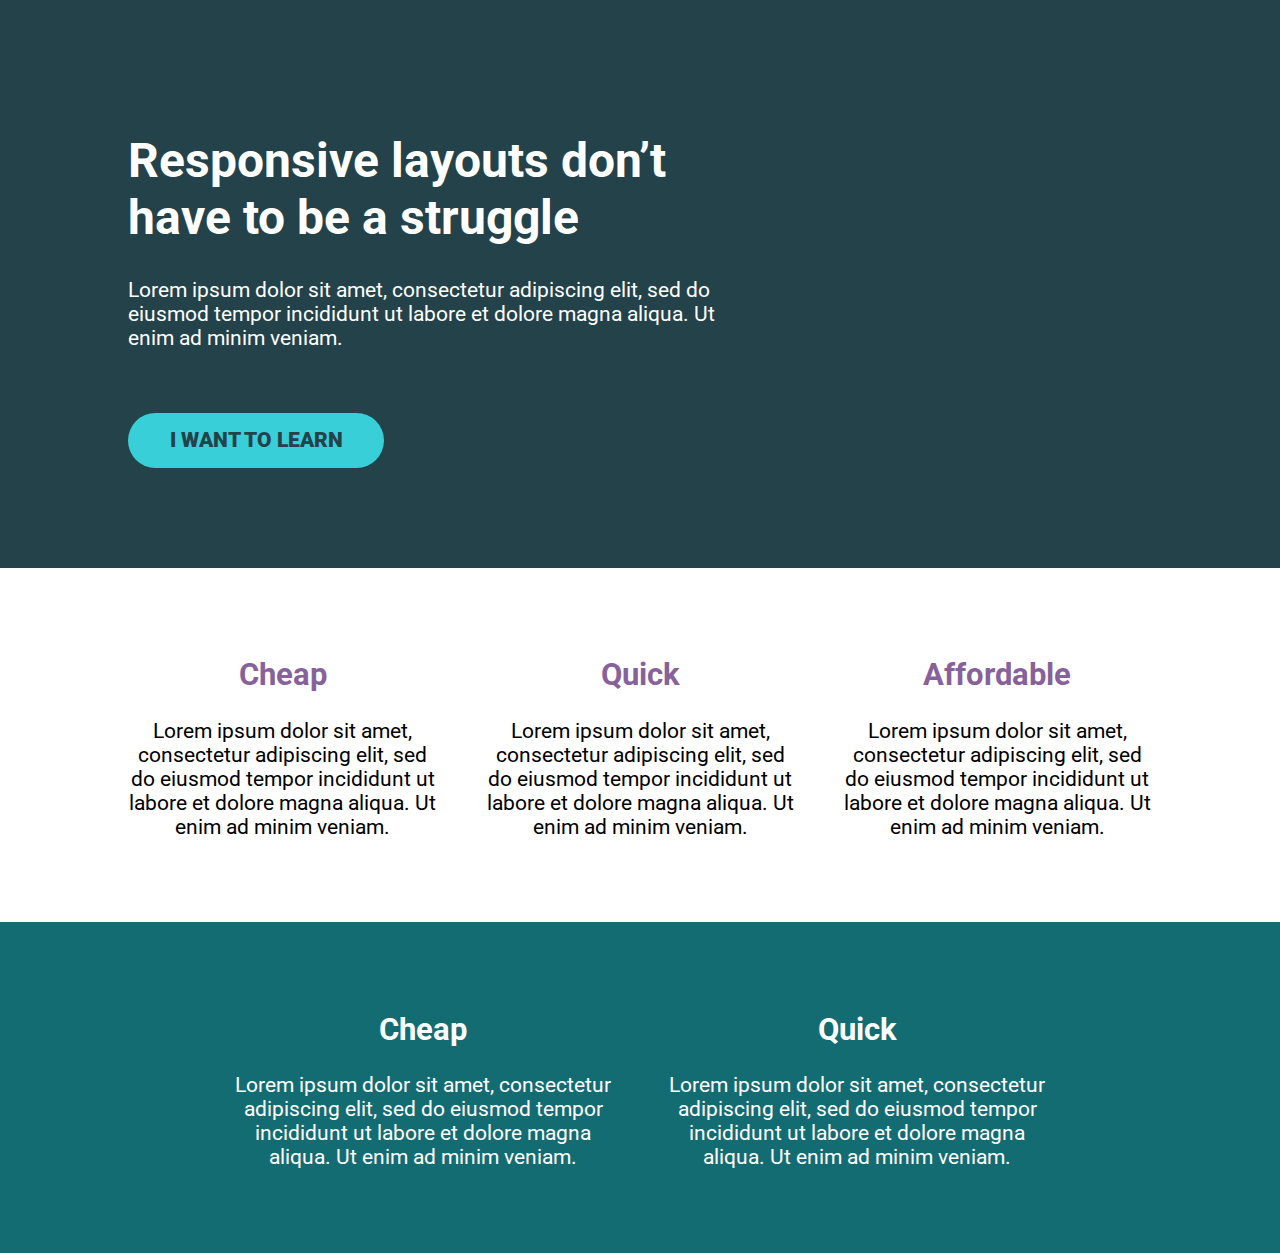
==== challenge-4/index.html @ 30fa2e5b "Challenge-4 (Flexbox) working solution." ====
<!DOCTYPE html>
<html lang="en">
    <head>
        <meta charset="UTF-8" />
        <meta name="viewport" content="width=device-width, initial-scale=1.0" />
        <title>Challenge time!</title>
        <link
            href="https://fonts.googleapis.com/css2?family=Roboto:wght@400;900&display=swap"
            rel="stylesheet"
        />
        <link rel="stylesheet" href="style.css" />
    </head>
    <body>
        <div class="hero">
            <div class="container">
                <div class="hero__text">
                    <h1>Responsive layouts don’t have to be a struggle</h1>
                    <p>
                        Lorem ipsum dolor sit amet, consectetur adipiscing elit,
                        sed do eiusmod tempor incididunt ut labore et dolore
                        magna aliqua. Ut enim ad minim veniam.
                    </p>
                    <a href="#" class="btn">I want to learn</a>
                </div>
            </div>
        </div>
        <div class="top-container">
            <div class="row">
                <div class="col">
                    <h2>Cheap</h2>
                    <p>
                        Lorem ipsum dolor sit amet, consectetur adipiscing elit,
                        sed do eiusmod tempor incididunt ut labore et dolore
                        magna aliqua. Ut enim ad minim veniam.
                    </p>
                </div>
                <div class="col">
                    <h2>Quick</h2>
                    <p>
                        Lorem ipsum dolor sit amet, consectetur adipiscing elit,
                        sed do eiusmod tempor incididunt ut labore et dolore
                        magna aliqua. Ut enim ad minim veniam.
                    </p>
                </div>
                <div class="col">
                    <h2>Affordable</h2>
                    <p>
                        Lorem ipsum dolor sit amet, consectetur adipiscing elit,
                        sed do eiusmod tempor incididunt ut labore et dolore
                        magna aliqua. Ut enim ad minim veniam.
                    </p>
                </div>
            </div>
        </div>
        <div class="row bottom-row">
            <div class="col">
                <h2>Cheap</h2>
                <p>
                    Lorem ipsum dolor sit amet, consectetur adipiscing elit, sed
                    do eiusmod tempor incididunt ut labore et dolore magna
                    aliqua. Ut enim ad minim veniam.
                </p>
            </div>
            <div class="col">
                <h2>Quick</h2>
                <p>
                    Lorem ipsum dolor sit amet, consectetur adipiscing elit, sed
                    do eiusmod tempor incididunt ut labore et dolore magna
                    aliqua. Ut enim ad minim veniam.
                </p>
            </div>
        </div>
    </body>
</html>
---- challenge-4/style.css ----
/* 
////// For this challenge ///////

- You will have to modify the HTML

- You can add new classes in the HTML
  if you need to

// Requirements
1. The headings in the first row must be
   a different color
2. The two .col at the bottom must go next
   to one another
3. The section at the bottom should have
   a dark background color and a different
   color of text
4. I've removed the "gap" that I created,
   so you'll have to add it back in

   */

@import url("https://fonts.googleapis.com/css2?family=Roboto&display=swap");

*,
*::before,
*::after {
    box-sizing: border-box;
    font-family: "Roboto";
}

body {
    margin: 0;
    font-family: "Roboto", sans-serif;
    font-size: 1.3rem;
}

h1 {
    font-size: 3rem;
}

.container {
    width: 80%;
    max-width: 1100px;
    margin: 0 auto;
}

.top-container {
    width: 80%;
    margin: 0 auto;
}

.top-container h2 {
    color: #87629A;
}

.row {
    /* display: flex => flex container */
    display: flex;
    /* can't use yet */
    gap: 50px;
    justify-content: center;
    align-items: center;
    padding: 3em 0;
}

.col {
    /* these are now flex items */
    width: 30%;
    text-align: center;
}

.hero {
    padding: 100px 0;
    background-color: #23424a;
    color: #fff;
}

.hero__text {
    width: 60%;
}

.hero p {
    margin-bottom: 3em;
}

.btn {
    display: inline-block;
    text-decoration: none;
    text-transform: uppercase;
    color: #23424a;
    font-weight: 900;
    background-color: #38cfd9;
    padding: 0.75em 2em;
    border-radius: 100px;
}

.btn:hover,
.btn:focus {
    opacity: 0.75;
}

.bottom-row {
    background-color: #136c72;
    color: white;
}
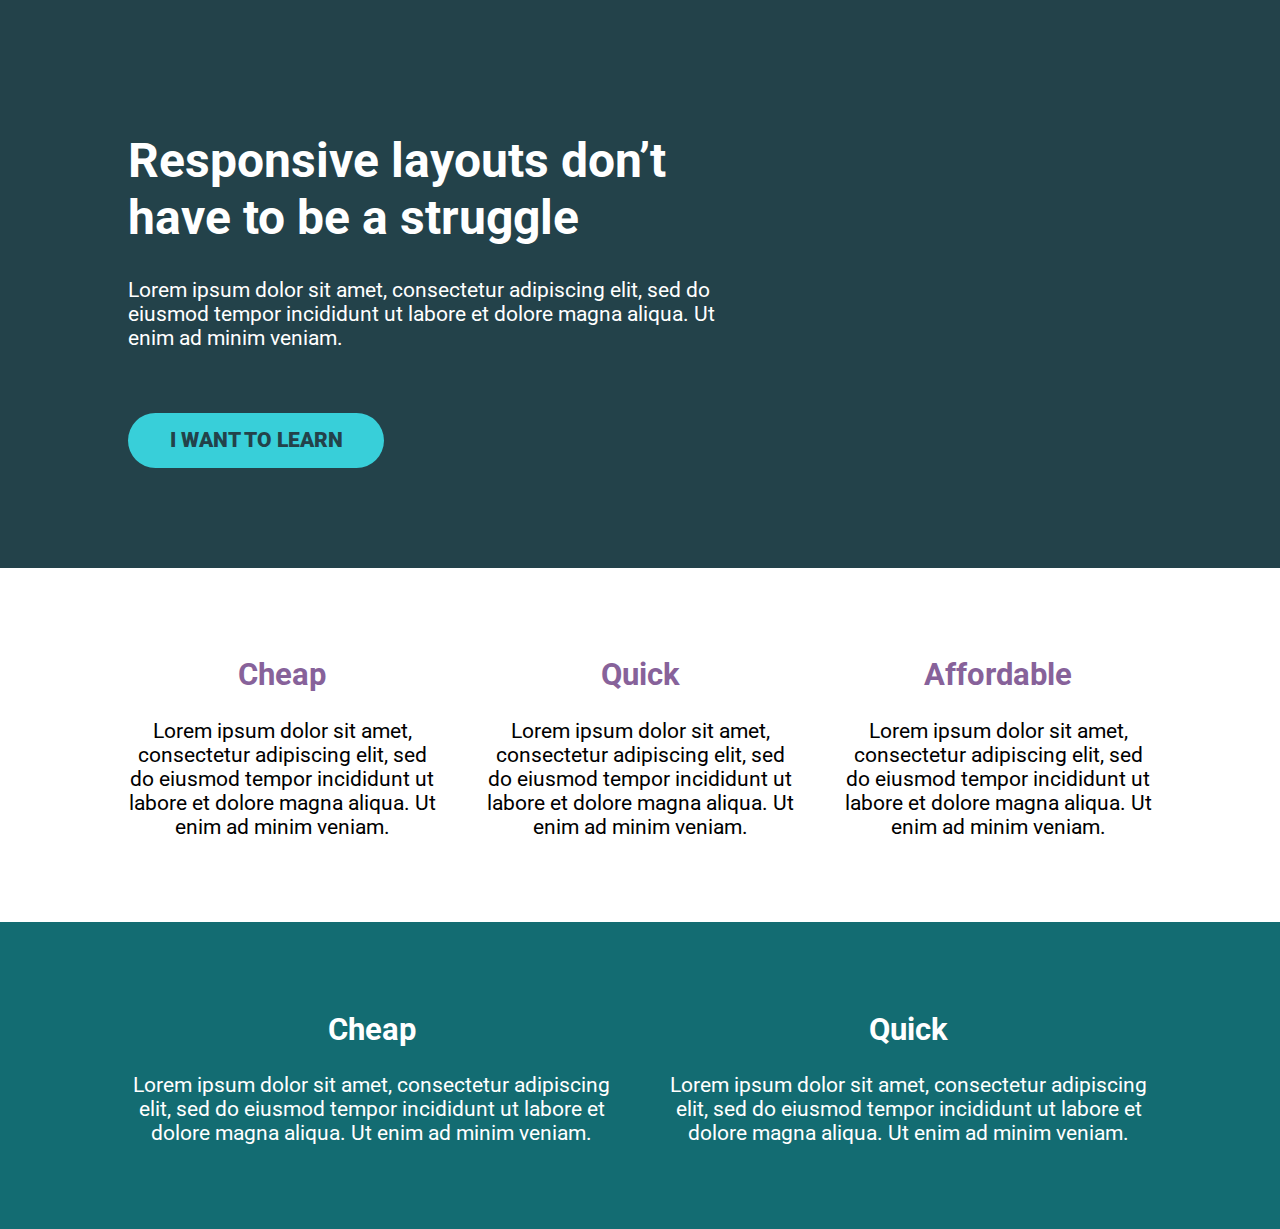
==== commit 896c2985: "Improved solution." ====
--- a/challenge-4/index.html
+++ b/challenge-4/index.html
@@ -24,10 +24,10 @@
                 </div>
             </div>
         </div>
-        <div class="top-container">
+        <div class="container">
             <div class="row">
                 <div class="col">
-                    <h2>Cheap</h2>
+                    <h2 class="accent-text">Cheap</h2>
                     <p>
                         Lorem ipsum dolor sit amet, consectetur adipiscing elit,
                         sed do eiusmod tempor incididunt ut labore et dolore
@@ -35,7 +35,7 @@
                     </p>
                 </div>
                 <div class="col">
-                    <h2>Quick</h2>
+                    <h2 class="accent-text">Quick</h2>
                     <p>
                         Lorem ipsum dolor sit amet, consectetur adipiscing elit,
                         sed do eiusmod tempor incididunt ut labore et dolore
@@ -43,7 +43,7 @@
                     </p>
                 </div>
                 <div class="col">
-                    <h2>Affordable</h2>
+                    <h2 class="accent-text">Affordable</h2>
                     <p>
                         Lorem ipsum dolor sit amet, consectetur adipiscing elit,
                         sed do eiusmod tempor incididunt ut labore et dolore
@@ -52,22 +52,26 @@
                 </div>
             </div>
         </div>
-        <div class="row bottom-row">
-            <div class="col">
-                <h2>Cheap</h2>
-                <p>
-                    Lorem ipsum dolor sit amet, consectetur adipiscing elit, sed
-                    do eiusmod tempor incididunt ut labore et dolore magna
-                    aliqua. Ut enim ad minim veniam.
-                </p>
-            </div>
-            <div class="col">
-                <h2>Quick</h2>
-                <p>
-                    Lorem ipsum dolor sit amet, consectetur adipiscing elit, sed
-                    do eiusmod tempor incididunt ut labore et dolore magna
-                    aliqua. Ut enim ad minim veniam.
-                </p>
+        <div class="bottom-row">
+            <div class="container">
+                <div class="row">
+                    <div class="col">
+                        <h2>Cheap</h2>
+                        <p>
+                            Lorem ipsum dolor sit amet, consectetur adipiscing
+                            elit, sed do eiusmod tempor incididunt ut labore et
+                            dolore magna aliqua. Ut enim ad minim veniam.
+                        </p>
+                    </div>
+                    <div class="col">
+                        <h2>Quick</h2>
+                        <p>
+                            Lorem ipsum dolor sit amet, consectetur adipiscing
+                            elit, sed do eiusmod tempor incididunt ut labore et
+                            dolore magna aliqua. Ut enim ad minim veniam.
+                        </p>
+                    </div>
+                </div>
             </div>
         </div>
     </body>
--- a/challenge-4/style.css
+++ b/challenge-4/style.css
@@ -49,7 +49,7 @@
     margin: 0 auto;
 }
 
-.top-container h2 {
+.accent-text {
     color: #87629A;
 }
 
@@ -65,7 +65,6 @@
 
 .col {
     /* these are now flex items */
-    width: 30%;
     text-align: center;
 }
 
